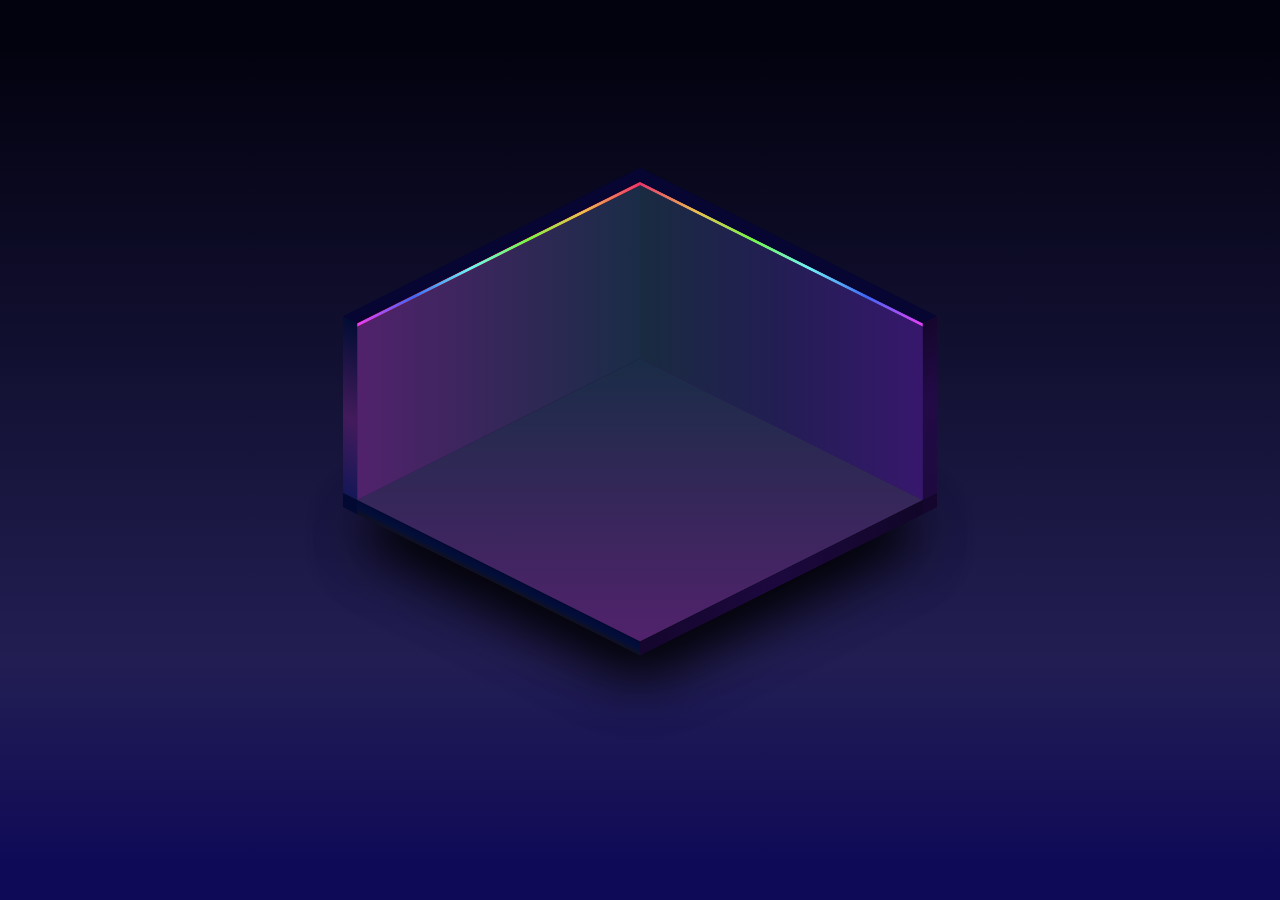
==== rgb-room/index.html @ d29b44f4 "feature(rgb-room): Add new effect(rgb-room)" ====
<!DOCTYPE html>
<html lang="en">
  <head>
    <meta charset="UTF-8" />
    <meta http-equiv="X-UA-Compatible" content="IE=edge" />
    <meta name="viewport" content="width=device-width, initial-scale=1.0" />
    <title>RGB-Room</title>

    <link rel="stylesheet" href="./style.css" />
  </head>
  <body>
    <div class="room">
      <div class="floor">
        <div class="wall wall-left">
          <div class="w-front">
            <div class="rgb-line"></div>
          </div>
          <div class="w-left"></div>
          <div class="w-top"></div>
        </div>
        <div class="wall wall-right">
          <div class="w-front">
            <div class="rgb-line"></div>
          </div>
          <div class="w-top"></div>
          <div class="w-right"></div>
        </div>
        <div class="floor-w-left"></div>
        <div class="floor-w-right"></div>
      </div>
    </div>

    <script src="./main.js"></script>
  </body>
</html>
---- rgb-room/style.css ----
body,html{width:100%;height:100%}*{margin:0;padding:0;box-sizing:border-box}body{display:flex;align-items:center;justify-content:center;background:linear-gradient(180deg, #02020f 5.23%, #221e53 73.59%, #0f0a57 96.16%)}.room{-webkit-transform:scaleY(0.5) translateY(25%);transform:scaleY(0.5) translateY(25%)}.room .floor{width:400px;height:400px;-webkit-transform:rotate(45deg);transform:rotate(45deg);background:linear-gradient(135deg, #1a2c47 .04%, #51226c 100.04%);position:relative;box-shadow:40px 40px 60px rgba(0,0,0,0.8),50px 50px 70px rgba(0,0,0,0.5),60px 60px 80px rgba(0,0,0,0.3)}.room .floor .wall.wall-left{width:250px;height:400px;position:absolute;right:100%;-webkit-transform:skewY(45deg);transform:skewY(45deg);-webkit-transform-origin:right bottom;transform-origin:right bottom}.room .floor .wall.wall-right{width:400px;height:250px;position:absolute;bottom:100%;left:0;-webkit-transform:skewX(45deg);transform:skewX(45deg);-webkit-transform-origin:left bottom;transform-origin:left bottom}.wall-left{background:linear-gradient(180deg, #1a2c47 .04%, #51226c 100.04%)}.wall-left .w-front{width:100%;height:100%;position:absolute;left:0;top:0}.wall-left .w-front>.rgb-line{width:5px;height:100%;position:absolute;left:0;top:0;overflow:hidden;display:flex;flex-direction:column;background-color:red}.wall-left .w-front>.rgb-line::after{flex-shrink:0;content:"";height:400%;width:100%;position:absolute;background-color:red;background-image:linear-gradient(0deg, #ea346e 0%, #e8bf50 5%, #74f74c 10%, #6ef2f4 15%, #3d68f6 20%, #ea3ef6 25%, #3d68f6 30%, #6ef2f4 35%, #74f74c 40%, #e8bf50 45%, #ea346e 50%, #e8bf50 55%, #74f74c 60%, #6ef2f4 65%, #3d68f6 70%, #ea3ef6 75%, #3d68f6 80%, #6ef2f4 85%, #74f74c 90%, #e8bf50 95%, #ea346e 100%);background-size:100%;-webkit-animation:rgbRoll 2s linear 0s infinite normal;animation:rgbRoll 2s linear 0s infinite normal;background-repeat:repeat-x}@-webkit-keyframes rgbRoll{from{-webkit-transform:translateY(0%);transform:translateY(0%)}to{-webkit-transform:translateY(-50%);transform:translateY(-50%)}}@keyframes rgbRoll{from{-webkit-transform:translateY(0%);transform:translateY(0%)}to{-webkit-transform:translateY(-50%);transform:translateY(-50%)}}.wall-left .w-left{width:100%;height:20px;position:absolute;top:100%;left:0;-webkit-transform-origin:left top;transform-origin:left top;-webkit-transform:skewX(-45deg);transform:skewX(-45deg);background:linear-gradient(90deg, #020d34 0%, #431b5c 56.25%, #151757 100%)}.wall-left .w-top{width:20px;height:100%;position:absolute;right:100%;top:0;background-color:#070532;-webkit-transform-origin:right bottom;transform-origin:right bottom;-webkit-transform:skewY(-45deg);transform:skewY(-45deg)}.wall-right{background-color:#37176d}.wall-right .w-front{width:100%;height:100%;position:absolute;top:0;left:0;background:linear-gradient(90deg, #192b40 .04%, #221e53 47.44%, #37176d 100.04%)}.wall-right .w-front>.rgb-line{height:5px;width:100%;position:absolute;left:0;top:0;overflow:hidden}.wall-right .w-front>.rgb-line::after{flex-shrink:0;content:"";width:400%;height:100%;position:absolute;background-image:linear-gradient(90deg, #ea346e 0%, #e8bf50 5%, #74f74c 10%, #6ef2f4 15%, #3d68f6 20%, #ea3ef6 25%, #3d68f6 30%, #6ef2f4 35%, #74f74c 40%, #e8bf50 45%, #ea346e 50%, #e8bf50 55%, #74f74c 60%, #6ef2f4 65%, #3d68f6 70%, #ea3ef6 75%, #3d68f6 80%, #6ef2f4 85%, #74f74c 90%, #e8bf50 95%, #ea346e 100%);background-size:100%;-webkit-animation:rgbRoll2 2s linear 0s infinite normal;animation:rgbRoll2 2s linear 0s infinite normal;background-repeat:repeat-x}@-webkit-keyframes rgbRoll2{from{-webkit-transform:translateX(-50%);transform:translateX(-50%)}to{-webkit-transform:translateX(0%);transform:translateX(0%)}}@keyframes rgbRoll2{from{-webkit-transform:translateX(-50%);transform:translateX(-50%)}to{-webkit-transform:translateX(0%);transform:translateX(0%)}}.wall-right .w-top{position:absolute;width:100%;height:20px;background-color:#070532;bottom:100%;left:0;-webkit-transform-origin:left bottom;transform-origin:left bottom;-webkit-transform:skewX(-45deg);transform:skewX(-45deg)}.wall-right .w-top::after{content:"";position:absolute;width:20px;height:20px;right:100%;background-color:#070532}.wall-right .w-right{position:absolute;width:20px;height:100%;left:100%;top:0;-webkit-transform-origin:left top;transform-origin:left top;-webkit-transform:skewY(-45deg);transform:skewY(-45deg);background:linear-gradient(360deg, #1e0a3f 0%, #220a46 56.25%, #15062d 100%)}.floor-w-left{width:100%;height:20px;position:absolute;top:100%;left:0;-webkit-transform-origin:left top;transform-origin:left top;-webkit-transform:skewX(45deg);transform:skewX(45deg);background:linear-gradient(180deg, #020a33 0%, #020e3a 49.48%, #111020 100%)}.floor-w-left::after{content:"";width:20px;height:20px;background-color:#020a33;position:absolute;right:100%;top:0}.floor-w-right{width:20px;height:100%;position:absolute;top:0;left:100%;-webkit-transform-origin:left bottom;transform-origin:left bottom;-webkit-transform:skewY(45deg);transform:skewY(45deg);background:linear-gradient(180deg, #110628 0%, #1c083e 53.12%, #14062d 100%)}.floor-w-right::after{content:"";width:20px;height:20px;background-color:#14062d;position:absolute;bottom:100%;left:0}
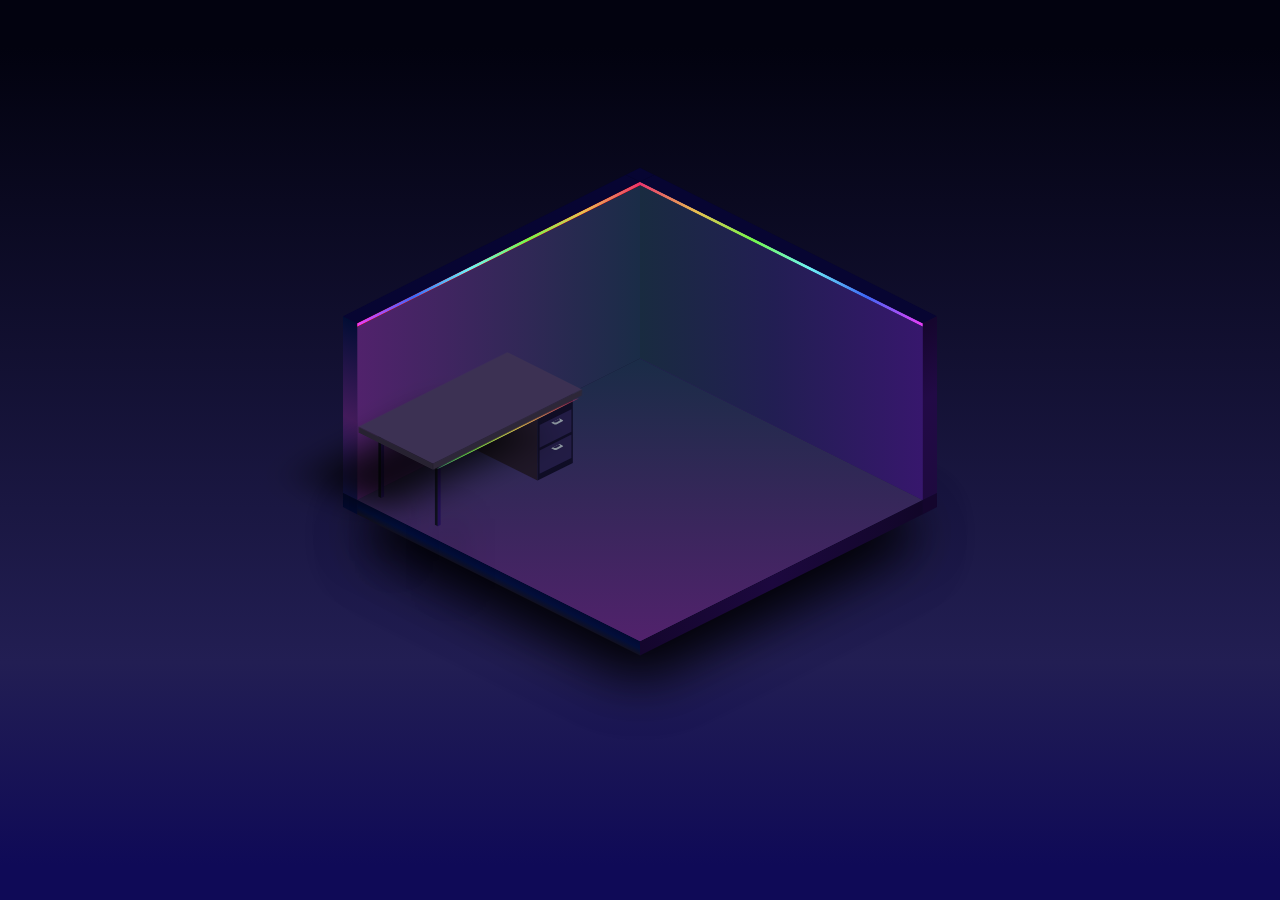
==== commit 1032242c: "feature(rgb-room): add a desk" ====
--- a/rgb-room/index.html
+++ b/rgb-room/index.html
@@ -27,6 +27,23 @@
         </div>
         <div class="floor-w-left"></div>
         <div class="floor-w-right"></div>
+
+        <div class="desk-foot df-1"></div>
+        <div class="desk-foot df-2"></div>
+        <div class="desk-foot-box">
+          <div class="d-left"></div>
+          <div class="d-right">
+            <div class="col-1"></div>
+            <div class="col-2"></div>
+          </div>
+        </div>
+
+        <div class="desk">
+          <div class="d-left"></div>
+          <div class="d-right">
+            <div class="rgb-line"></div>
+          </div>
+        </div>
       </div>
     </div>
 
--- a/rgb-room/style.css
+++ b/rgb-room/style.css
@@ -1 +1 @@
-body,html{width:100%;height:100%}*{margin:0;padding:0;box-sizing:border-box}body{display:flex;align-items:center;justify-content:center;background:linear-gradient(180deg, #02020f 5.23%, #221e53 73.59%, #0f0a57 96.16%)}.room{-webkit-transform:scaleY(0.5) translateY(25%);transform:scaleY(0.5) translateY(25%)}.room .floor{width:400px;height:400px;-webkit-transform:rotate(45deg);transform:rotate(45deg);background:linear-gradient(135deg, #1a2c47 .04%, #51226c 100.04%);position:relative;box-shadow:40px 40px 60px rgba(0,0,0,0.8),50px 50px 70px rgba(0,0,0,0.5),60px 60px 80px rgba(0,0,0,0.3)}.room .floor .wall.wall-left{width:250px;height:400px;position:absolute;right:100%;-webkit-transform:skewY(45deg);transform:skewY(45deg);-webkit-transform-origin:right bottom;transform-origin:right bottom}.room .floor .wall.wall-right{width:400px;height:250px;position:absolute;bottom:100%;left:0;-webkit-transform:skewX(45deg);transform:skewX(45deg);-webkit-transform-origin:left bottom;transform-origin:left bottom}.wall-left{background:linear-gradient(180deg, #1a2c47 .04%, #51226c 100.04%)}.wall-left .w-front{width:100%;height:100%;position:absolute;left:0;top:0}.wall-left .w-front>.rgb-line{width:5px;height:100%;position:absolute;left:0;top:0;overflow:hidden;display:flex;flex-direction:column;background-color:red}.wall-left .w-front>.rgb-line::after{flex-shrink:0;content:"";height:400%;width:100%;position:absolute;background-color:red;background-image:linear-gradient(0deg, #ea346e 0%, #e8bf50 5%, #74f74c 10%, #6ef2f4 15%, #3d68f6 20%, #ea3ef6 25%, #3d68f6 30%, #6ef2f4 35%, #74f74c 40%, #e8bf50 45%, #ea346e 50%, #e8bf50 55%, #74f74c 60%, #6ef2f4 65%, #3d68f6 70%, #ea3ef6 75%, #3d68f6 80%, #6ef2f4 85%, #74f74c 90%, #e8bf50 95%, #ea346e 100%);background-size:100%;-webkit-animation:rgbRoll 2s linear 0s infinite normal;animation:rgbRoll 2s linear 0s infinite normal;background-repeat:repeat-x}@-webkit-keyframes rgbRoll{from{-webkit-transform:translateY(0%);transform:translateY(0%)}to{-webkit-transform:translateY(-50%);transform:translateY(-50%)}}@keyframes rgbRoll{from{-webkit-transform:translateY(0%);transform:translateY(0%)}to{-webkit-transform:translateY(-50%);transform:translateY(-50%)}}.wall-left .w-left{width:100%;height:20px;position:absolute;top:100%;left:0;-webkit-transform-origin:left top;transform-origin:left top;-webkit-transform:skewX(-45deg);transform:skewX(-45deg);background:linear-gradient(90deg, #020d34 0%, #431b5c 56.25%, #151757 100%)}.wall-left .w-top{width:20px;height:100%;position:absolute;right:100%;top:0;background-color:#070532;-webkit-transform-origin:right bottom;transform-origin:right bottom;-webkit-transform:skewY(-45deg);transform:skewY(-45deg)}.wall-right{background-color:#37176d}.wall-right .w-front{width:100%;height:100%;position:absolute;top:0;left:0;background:linear-gradient(90deg, #192b40 .04%, #221e53 47.44%, #37176d 100.04%)}.wall-right .w-front>.rgb-line{height:5px;width:100%;position:absolute;left:0;top:0;overflow:hidden}.wall-right .w-front>.rgb-line::after{flex-shrink:0;content:"";width:400%;height:100%;position:absolute;background-image:linear-gradient(90deg, #ea346e 0%, #e8bf50 5%, #74f74c 10%, #6ef2f4 15%, #3d68f6 20%, #ea3ef6 25%, #3d68f6 30%, #6ef2f4 35%, #74f74c 40%, #e8bf50 45%, #ea346e 50%, #e8bf50 55%, #74f74c 60%, #6ef2f4 65%, #3d68f6 70%, #ea3ef6 75%, #3d68f6 80%, #6ef2f4 85%, #74f74c 90%, #e8bf50 95%, #ea346e 100%);background-size:100%;-webkit-animation:rgbRoll2 2s linear 0s infinite normal;animation:rgbRoll2 2s linear 0s infinite normal;background-repeat:repeat-x}@-webkit-keyframes rgbRoll2{from{-webkit-transform:translateX(-50%);transform:translateX(-50%)}to{-webkit-transform:translateX(0%);transform:translateX(0%)}}@keyframes rgbRoll2{from{-webkit-transform:translateX(-50%);transform:translateX(-50%)}to{-webkit-transform:translateX(0%);transform:translateX(0%)}}.wall-right .w-top{position:absolute;width:100%;height:20px;background-color:#070532;bottom:100%;left:0;-webkit-transform-origin:left bottom;transform-origin:left bottom;-webkit-transform:skewX(-45deg);transform:skewX(-45deg)}.wall-right .w-top::after{content:"";position:absolute;width:20px;height:20px;right:100%;background-color:#070532}.wall-right .w-right{position:absolute;width:20px;height:100%;left:100%;top:0;-webkit-transform-origin:left top;transform-origin:left top;-webkit-transform:skewY(-45deg);transform:skewY(-45deg);background:linear-gradient(360deg, #1e0a3f 0%, #220a46 56.25%, #15062d 100%)}.floor-w-left{width:100%;height:20px;position:absolute;top:100%;left:0;-webkit-transform-origin:left top;transform-origin:left top;-webkit-transform:skewX(45deg);transform:skewX(45deg);background:linear-gradient(180deg, #020a33 0%, #020e3a 49.48%, #111020 100%)}.floor-w-left::after{content:"";width:20px;height:20px;background-color:#020a33;position:absolute;right:100%;top:0}.floor-w-right{width:20px;height:100%;position:absolute;top:0;left:100%;-webkit-transform-origin:left bottom;transform-origin:left bottom;-webkit-transform:skewY(45deg);transform:skewY(45deg);background:linear-gradient(180deg, #110628 0%, #1c083e 53.12%, #14062d 100%)}.floor-w-right::after{content:"";width:20px;height:20px;background-color:#14062d;position:absolute;bottom:100%;left:0}
+body,html{width:100%;height:100%}*{margin:0;padding:0;box-sizing:border-box}body{display:flex;align-items:center;justify-content:center;background:linear-gradient(180deg, #02020f 5.23%, #221e53 73.59%, #0f0a57 96.16%)}.room{-webkit-transform:scaleY(0.5) translateY(25%);transform:scaleY(0.5) translateY(25%)}.room .floor{width:400px;height:400px;-webkit-transform:rotate(45deg);transform:rotate(45deg);background:linear-gradient(135deg, #1a2c47 .04%, #51226c 100.04%);position:relative;box-shadow:40px 40px 60px rgba(0,0,0,0.8),50px 50px 70px rgba(0,0,0,0.5),60px 60px 80px rgba(0,0,0,0.3)}.room .floor .wall.wall-left{width:250px;height:400px;position:absolute;right:100%;-webkit-transform:skewY(45deg);transform:skewY(45deg);-webkit-transform-origin:right bottom;transform-origin:right bottom}.room .floor .wall.wall-right{width:400px;height:250px;position:absolute;bottom:100%;left:0;-webkit-transform:skewX(45deg);transform:skewX(45deg);-webkit-transform-origin:left bottom;transform-origin:left bottom}.wall-left{background:linear-gradient(180deg, #1a2c47 .04%, #51226c 100.04%)}.wall-left .w-front{width:100%;height:100%;position:absolute;left:0;top:0}.wall-left .w-front>.rgb-line{width:5px;height:100%;position:absolute;left:0;top:0;overflow:hidden;display:flex;flex-direction:column;background-color:red}.wall-left .w-front>.rgb-line::after{flex-shrink:0;content:"";height:400%;width:100%;position:absolute;background-color:red;background-image:linear-gradient(0deg, #ea346e 0%, #e8bf50 5%, #74f74c 10%, #6ef2f4 15%, #3d68f6 20%, #ea3ef6 25%, #3d68f6 30%, #6ef2f4 35%, #74f74c 40%, #e8bf50 45%, #ea346e 50%, #e8bf50 55%, #74f74c 60%, #6ef2f4 65%, #3d68f6 70%, #ea3ef6 75%, #3d68f6 80%, #6ef2f4 85%, #74f74c 90%, #e8bf50 95%, #ea346e 100%);background-size:100%;-webkit-animation:rgbRoll 2s linear 0s infinite normal;animation:rgbRoll 2s linear 0s infinite normal;background-repeat:repeat-x}@-webkit-keyframes rgbRoll{from{-webkit-transform:translateY(0%);transform:translateY(0%)}to{-webkit-transform:translateY(-50%);transform:translateY(-50%)}}@keyframes rgbRoll{from{-webkit-transform:translateY(0%);transform:translateY(0%)}to{-webkit-transform:translateY(-50%);transform:translateY(-50%)}}.wall-left .w-left{width:100%;height:20px;position:absolute;top:100%;left:0;-webkit-transform-origin:left top;transform-origin:left top;-webkit-transform:skewX(-45deg);transform:skewX(-45deg);background:linear-gradient(90deg, #020d34 0%, #431b5c 56.25%, #151757 100%)}.wall-left .w-top{width:20px;height:100%;position:absolute;right:100%;top:0;background-color:#070532;-webkit-transform-origin:right bottom;transform-origin:right bottom;-webkit-transform:skewY(-45deg);transform:skewY(-45deg)}.wall-right{background-color:#37176d}.wall-right .w-front{width:100%;height:100%;position:absolute;top:0;left:0;background:linear-gradient(90deg, #192b40 .04%, #221e53 47.44%, #37176d 100.04%)}.wall-right .w-front>.rgb-line{height:5px;width:100%;position:absolute;left:0;top:0;overflow:hidden}.wall-right .w-front>.rgb-line::after{flex-shrink:0;content:"";width:400%;height:100%;position:absolute;background-image:linear-gradient(90deg, #ea346e 0%, #e8bf50 5%, #74f74c 10%, #6ef2f4 15%, #3d68f6 20%, #ea3ef6 25%, #3d68f6 30%, #6ef2f4 35%, #74f74c 40%, #e8bf50 45%, #ea346e 50%, #e8bf50 55%, #74f74c 60%, #6ef2f4 65%, #3d68f6 70%, #ea3ef6 75%, #3d68f6 80%, #6ef2f4 85%, #74f74c 90%, #e8bf50 95%, #ea346e 100%);background-size:100%;-webkit-animation:rgbRoll2 2s linear 0s infinite normal;animation:rgbRoll2 2s linear 0s infinite normal;background-repeat:repeat-x}@-webkit-keyframes rgbRoll2{from{-webkit-transform:translateX(-50%);transform:translateX(-50%)}to{-webkit-transform:translateX(0%);transform:translateX(0%)}}@keyframes rgbRoll2{from{-webkit-transform:translateX(-50%);transform:translateX(-50%)}to{-webkit-transform:translateX(0%);transform:translateX(0%)}}.wall-right .w-top{position:absolute;width:100%;height:20px;background-color:#070532;bottom:100%;left:0;-webkit-transform-origin:left bottom;transform-origin:left bottom;-webkit-transform:skewX(-45deg);transform:skewX(-45deg)}.wall-right .w-top::after{content:"";position:absolute;width:20px;height:20px;right:100%;background-color:#070532}.wall-right .w-right{position:absolute;width:20px;height:100%;left:100%;top:0;-webkit-transform-origin:left top;transform-origin:left top;-webkit-transform:skewY(-45deg);transform:skewY(-45deg);background:linear-gradient(360deg, #1e0a3f 0%, #220a46 56.25%, #15062d 100%)}.floor-w-left{width:100%;height:20px;position:absolute;top:100%;left:0;-webkit-transform-origin:left top;transform-origin:left top;-webkit-transform:skewX(45deg);transform:skewX(45deg);background:linear-gradient(180deg, #020a33 0%, #020e3a 49.48%, #111020 100%)}.floor-w-left::after{content:"";width:20px;height:20px;background-color:#020a33;position:absolute;right:100%;top:0}.floor-w-right{width:20px;height:100%;position:absolute;top:0;left:100%;-webkit-transform-origin:left bottom;transform-origin:left bottom;-webkit-transform:skewY(45deg);transform:skewY(45deg);background:linear-gradient(180deg, #110628 0%, #1c083e 53.12%, #14062d 100%)}.floor-w-right::after{content:"";width:20px;height:20px;background-color:#14062d;position:absolute;bottom:100%;left:0}.desk{width:100px;height:50%;position:absolute;bottom:110px;left:-100px;background-color:#3c3153;-webkit-transform:perspective(1000px) translateZ(50px);transform:perspective(1000px) translateZ(50px);box-shadow:30px 100px 50px rgba(0,0,0,0.8)}.desk .d-left{position:absolute;width:100%;height:8px;top:100%;left:0;-webkit-transform-origin:left top;transform-origin:left top;-webkit-transform:skewX(45deg);transform:skewX(45deg);background-color:#272231}.desk .d-right{position:absolute;width:8px;height:100%;left:100%;top:0;-webkit-transform-origin:left bottom;transform-origin:left bottom;-webkit-transform:skewY(45deg);transform:skewY(45deg);background-color:#2d2738}.desk .d-right .rgb-line{position:absolute;left:100%;top:5px;width:2px;height:calc(100% - 10px);display:flex;overflow:hidden;border-radius:50%}.desk .d-right .rgb-line::after{content:"";width:100%;height:800%;background-image:linear-gradient(0deg, #ea346e 0%, #e8bf50 5%, #74f74c 10%, #6ef2f4 15%, #3d68f6 20%, #ea3ef6 25%, #3d68f6 30%, #6ef2f4 35%, #74f74c 40%, #e8bf50 45%, #ea346e 50%, #e8bf50 55%, #74f74c 60%, #6ef2f4 65%, #3d68f6 70%, #ea3ef6 75%, #3d68f6 80%, #6ef2f4 85%, #74f74c 90%, #e8bf50 95%, #ea346e 100%);-webkit-animation:rgbRoll 4s linear 0s infinite normal;animation:rgbRoll 4s linear 0s infinite normal}@keyframes rgbRoll{from{-webkit-transform:translateY(0);transform:translateY(0)}to{-webkit-transform:translateY(-50%);transform:translateY(-50%)}}.desk-foot-box{width:95px;height:50px;background-color:red;position:absolute;left:-95px;bottom:calc(50% + 55px)}.desk-foot-box .d-left{width:100%;height:100px;position:absolute;top:100%;background-color:#1f1727;-webkit-transform-origin:right top;transform-origin:right top;-webkit-transform:skewX(45deg);transform:skewX(45deg)}.desk-foot-box .d-right{height:100%;width:100px;position:absolute;left:100%;background-color:#0F0D25;-webkit-transform-origin:left bottom;transform-origin:left bottom;-webkit-transform:skewY(45deg);transform:skewY(45deg);display:flex;padding-left:20%}.desk-foot-box .d-right .col-1,.desk-foot-box .d-right .col-2{width:40%;height:90%;background-color:#221C45;margin-top:2%;margin-left:5%;position:relative}.desk-foot-box .d-right .col-1::before,.desk-foot-box .d-right .col-2::before{content:"";width:6px;height:12px;background-color:#8E98A1;position:absolute;left:5px;top:50%;-webkit-transform:translateY(-70%) skewY(-45deg);transform:translateY(-70%) skewY(-45deg);border-top-right-radius:2px;border-bottom-right-radius:2px}.desk-foot-box .d-right .col-1::after,.desk-foot-box .d-right .col-2::after{content:"";width:3px;height:8px;background-color:#221C45;position:absolute;left:5px;top:50%;-webkit-transform:translateY(-70%) skewY(-45deg);transform:translateY(-70%) skewY(-45deg);border-top-right-radius:2px;border-bottom-right-radius:2px}.desk-foot{width:4px;height:4px;background-color:red;position:absolute}.desk-foot::before{width:100%;height:100px;content:"";position:absolute;top:100%;left:0;-webkit-transform-origin:right top;transform-origin:right top;-webkit-transform:skewX(45deg);transform:skewX(45deg)}.desk-foot::after{height:100%;width:100px;content:"";position:absolute;left:100%;top:0;-webkit-transform-origin:left bottom;transform-origin:left bottom;-webkit-transform:skewY(45deg);transform:skewY(45deg)}.desk-foot.df-1{bottom:120px;left:-90px}.desk-foot.df-1::before{background-color:#0e101d;box-shadow:20px 80px 50px rgba(0,0,0,0.8)}.desk-foot.df-1::after{background-color:#231057}.desk-foot.df-2{bottom:120px;left:-10px}.desk-foot.df-2::before{background-color:#0e101d;box-shadow:20px 80px 50px rgba(0,0,0,0.8)}.desk-foot.df-2::after{background-color:#231057}
